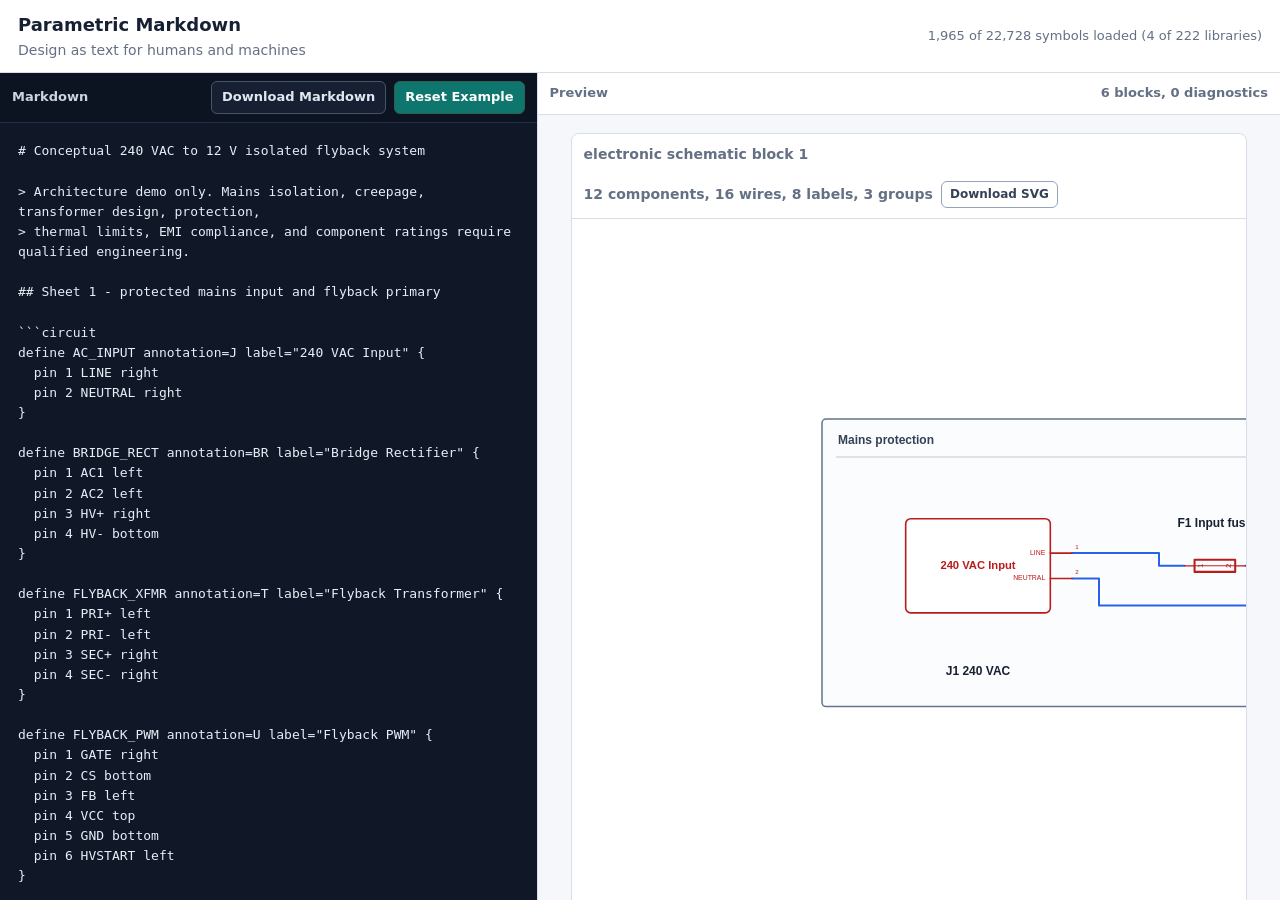
==== index.html @ dc38d0fd "first commit" ====
<!doctype html>
<html lang="en">
<head>
  <meta charset="utf-8">
  <meta name="viewport" content="width=device-width, initial-scale=1">
  <title>Parametric Markdown</title>
  <link rel="stylesheet" href="styles.css?v=20260618-line1">
  <script src="symbols.generated.js" defer></script>
  <script src="app.js?v=20260618-brand1" defer></script>
</head>
<body>
  <header class="app-header">
    <div>
      <h1>Parametric Markdown</h1>
      <p>Design as text for humans and machines</p>
    </div>
    <div class="status" id="catalogStatus">Loading symbol catalog...</div>
  </header>

  <main class="workspace">
    <section class="editor-pane" aria-label="Markdown editor">
      <div class="pane-title">
        <span>Markdown</span>
        <div class="pane-actions">
          <button id="downloadMarkdown" class="button-secondary" type="button">Download Markdown</button>
          <button id="resetExample" type="button">Reset Example</button>
        </div>
      </div>
      <textarea id="editor" spellcheck="false" aria-label="Markdown input"></textarea>
    </section>

    <section class="preview-pane" aria-label="Live preview">
      <div class="pane-title">
        <span>Preview</span>
        <span id="renderStatus">Idle</span>
      </div>
      <div id="preview" class="preview"></div>
    </section>
  </main>
</body>
</html>
---- styles.css ----
:root {
  color-scheme: light;
  --bg: #f5f7fb;
  --panel: #ffffff;
  --ink: #172033;
  --muted: #647084;
  --line: #d8dee9;
  --accent: #0f766e;
  --accent-dark: #115e59;
  --danger: #b42318;
  --warn: #9a5b00;
  --code-bg: #101827;
  --code-ink: #e8eef8;
}

* {
  box-sizing: border-box;
}

html,
body {
  height: 100%;
}

body {
  margin: 0;
  display: grid;
  grid-template-rows: auto minmax(0, 1fr);
  overflow: hidden;
  background: var(--bg);
  color: var(--ink);
  font: 14px/1.45 Inter, ui-sans-serif, system-ui, -apple-system, BlinkMacSystemFont, "Segoe UI", sans-serif;
}

.app-header {
  min-height: 68px;
  display: flex;
  align-items: center;
  justify-content: space-between;
  gap: 24px;
  padding: 12px 18px;
  border-bottom: 1px solid var(--line);
  background: var(--panel);
}

.app-header h1 {
  margin: 0;
  font-size: 18px;
  font-weight: 700;
  letter-spacing: 0;
}

.app-header p {
  margin: 2px 0 0;
  color: var(--muted);
}

.status {
  max-width: 48ch;
  text-align: right;
  color: var(--muted);
  font-size: 13px;
}

.workspace {
  min-height: 0;
  display: grid;
  grid-template-columns: minmax(340px, 42%) minmax(420px, 58%);
  gap: 0;
}

.editor-pane,
.preview-pane {
  min-width: 0;
  min-height: 0;
  display: flex;
  flex-direction: column;
}

.editor-pane {
  border-right: 1px solid var(--line);
  background: var(--code-bg);
}

.preview-pane {
  background: var(--bg);
}

.pane-title {
  min-height: 42px;
  display: flex;
  align-items: center;
  justify-content: space-between;
  gap: 16px;
  padding: 8px 12px;
  border-bottom: 1px solid var(--line);
  background: var(--panel);
  color: var(--muted);
  font-size: 13px;
  font-weight: 650;
}

.editor-pane .pane-title {
  background: #0c1321;
  color: #cbd5e1;
  border-color: #243049;
}

.pane-actions,
.diagram-meta {
  display: flex;
  align-items: center;
  gap: 8px;
}

button {
  appearance: none;
  border: 1px solid #2f5d58;
  border-radius: 6px;
  background: var(--accent);
  color: #ffffff;
  padding: 6px 10px;
  font: inherit;
  font-weight: 650;
  cursor: pointer;
}

button:hover {
  background: var(--accent-dark);
}

.button-secondary {
  border-color: #94a3b8;
  background: #ffffff;
  color: #334155;
}

.button-secondary:hover {
  border-color: #64748b;
  background: #f1f5f9;
}

.editor-pane .button-secondary {
  border-color: #475569;
  background: #172033;
  color: #e2e8f0;
}

.editor-pane .button-secondary:hover {
  background: #243049;
}

textarea {
  flex: 1;
  width: 100%;
  min-height: 0;
  resize: none;
  border: 0;
  outline: 0;
  padding: 18px;
  background: var(--code-bg);
  color: var(--code-ink);
  font: 13px/1.55 "Cascadia Code", "Fira Code", Consolas, monospace;
  tab-size: 2;
  overflow: scroll;
  scrollbar-color: #64748b #0c1321;
  scrollbar-width: auto;
}

.preview {
  flex: 1;
  min-height: 0;
  overflow: scroll;
  overscroll-behavior: contain;
  scrollbar-gutter: stable both-edges;
  scrollbar-color: #64748b #e2e8f0;
  scrollbar-width: auto;
  padding: 18px;
}

.diagram-card {
  border: 1px solid var(--line);
  border-radius: 8px;
  background: var(--panel);
  margin: 0 0 18px;
  overflow: hidden;
}

.diagram-header {
  display: flex;
  align-items: center;
  justify-content: space-between;
  flex-wrap: wrap;
  gap: 16px;
  padding: 10px 12px;
  border-bottom: 1px solid var(--line);
  color: var(--muted);
  font-weight: 650;
}

.download-svg {
  flex: none;
  padding: 4px 8px;
  font-size: 12px;
}

.diagram-meta {
  flex-wrap: wrap;
  justify-content: flex-end;
}

.diagram-canvas {
  overflow: scroll;
  scrollbar-gutter: stable;
  scrollbar-color: #64748b #e2e8f0;
  scrollbar-width: auto;
  padding: 16px;
}

textarea::-webkit-scrollbar,
.preview::-webkit-scrollbar,
.diagram-canvas::-webkit-scrollbar {
  width: 13px;
  height: 13px;
}

textarea::-webkit-scrollbar-track {
  background: #0c1321;
}

.preview::-webkit-scrollbar-track,
.diagram-canvas::-webkit-scrollbar-track {
  background: #e2e8f0;
}

textarea::-webkit-scrollbar-thumb,
.preview::-webkit-scrollbar-thumb,
.diagram-canvas::-webkit-scrollbar-thumb {
  min-height: 32px;
  border: 3px solid transparent;
  border-radius: 7px;
  background: #64748b;
  background-clip: padding-box;
}

textarea::-webkit-scrollbar-thumb:hover,
.preview::-webkit-scrollbar-thumb:hover,
.diagram-canvas::-webkit-scrollbar-thumb:hover {
  background: #475569;
  background-clip: padding-box;
}

textarea::-webkit-scrollbar-corner,
.preview::-webkit-scrollbar-corner,
.diagram-canvas::-webkit-scrollbar-corner {
  background: #cbd5e1;
}

.diagram-svg {
  width: auto;
  min-width: 100%;
  max-width: none;
  height: auto;
  display: block;
}

.symbol-shell {
  overflow: visible;
}

.symbol-label {
  font: 600 12px/1.2 Inter, ui-sans-serif, system-ui, sans-serif;
  fill: #172033;
}

.wire {
  fill: none;
  stroke: #2563eb;
  stroke-width: 2;
  stroke-linecap: round;
  stroke-linejoin: round;
}

.wire-underlay {
  fill: none;
  stroke: #ffffff;
  stroke-width: 6;
  stroke-linecap: round;
  stroke-linejoin: round;
}

.junction-dot {
  fill: currentColor;
}

.net-label text {
  font: 600 11px/1 Inter, ui-sans-serif, system-ui, sans-serif;
  letter-spacing: 0;
}

.net-label-scope {
  font-size: 9px;
  font-weight: 800;
}

.net-label-local polygon {
  stroke-dasharray: 3 2;
}

.no-connect line {
  stroke: #dc2626;
  stroke-width: 2;
  stroke-linecap: round;
}

.fallback-symbol {
  fill: #f8fafc;
  stroke: currentColor;
  stroke-width: 1.5;
}

.diagnostics {
  border-top: 1px solid var(--line);
  padding: 10px 12px;
  background: #fff7ed;
}

.diagnostic {
  margin: 0 0 6px;
  color: var(--warn);
  font: 13px/1.4 "Cascadia Code", Consolas, monospace;
}

.diagnostic.error {
  color: var(--danger);
}

.diagram-error-badge {
  display: inline-block;
  margin-left: 8px;
  padding: 2px 6px;
  border: 1px solid #fecaca;
  border-radius: 4px;
  background: #fef2f2;
  color: var(--danger);
  font-size: 11px;
}

.empty-state {
  color: var(--muted);
  background: var(--panel);
  border: 1px dashed var(--line);
  border-radius: 8px;
  padding: 18px;
}

@media (max-width: 900px) {
  .workspace {
    grid-template-columns: 1fr;
    grid-template-rows: minmax(220px, 42%) minmax(0, 58%);
  }

  .editor-pane {
    min-height: 0;
    border-right: 0;
    border-bottom: 1px solid var(--line);
  }

  .preview-pane {
    min-height: 0;
  }

  .app-header {
    align-items: flex-start;
    flex-direction: column;
    gap: 8px;
  }

  .status {
    text-align: left;
  }
}
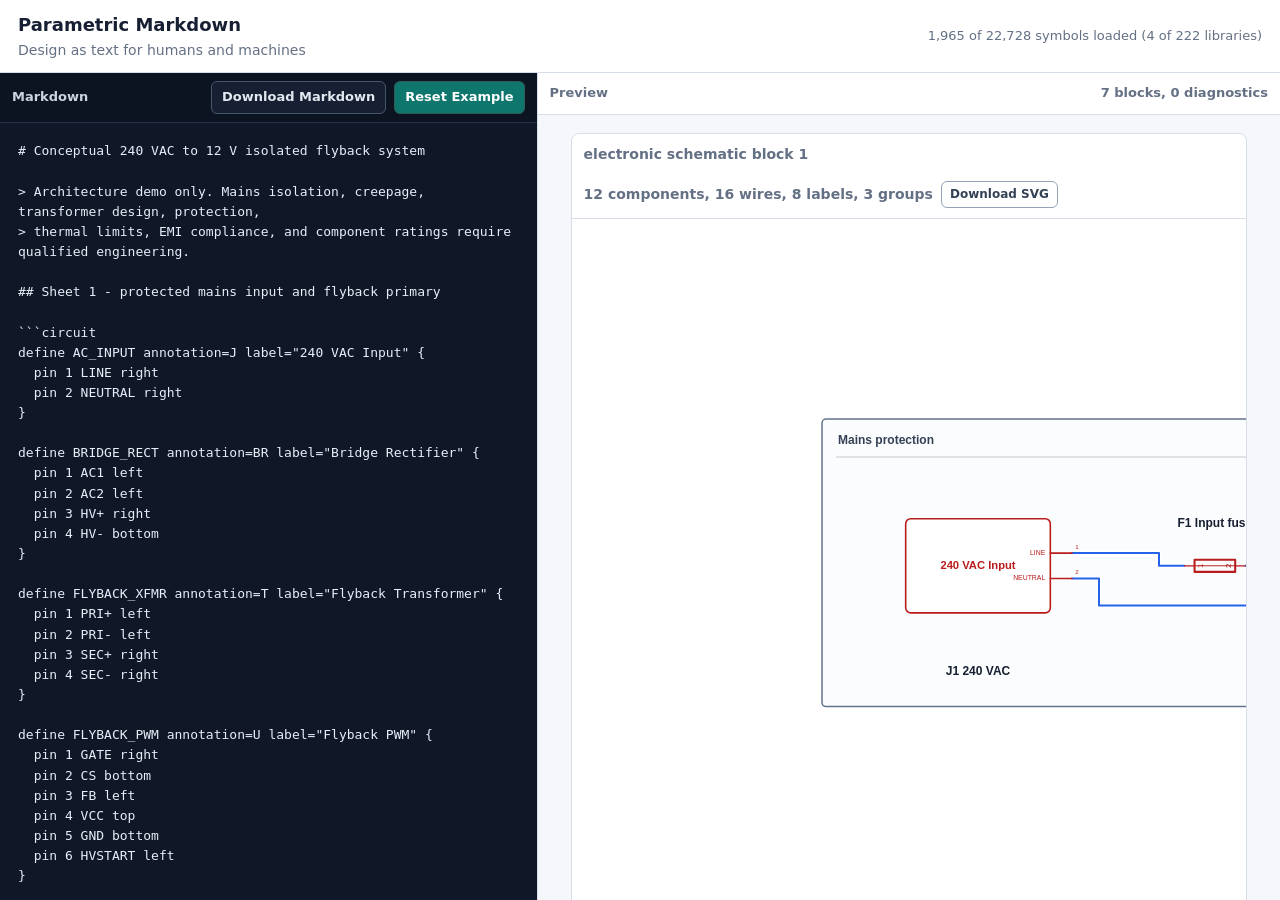
==== commit 222dd4d0: "Add panel wiring diagram domain" ====
--- a/index.html
+++ b/index.html
@@ -6,7 +6,7 @@
   <title>Parametric Markdown</title>
   <link rel="stylesheet" href="styles.css?v=20260618-line1">
   <script src="symbols.generated.js" defer></script>
-  <script src="app.js?v=20260618-brand1" defer></script>
+  <script src="app.js?v=20260618-wiring3" defer></script>
 </head>
 <body>
   <header class="app-header">
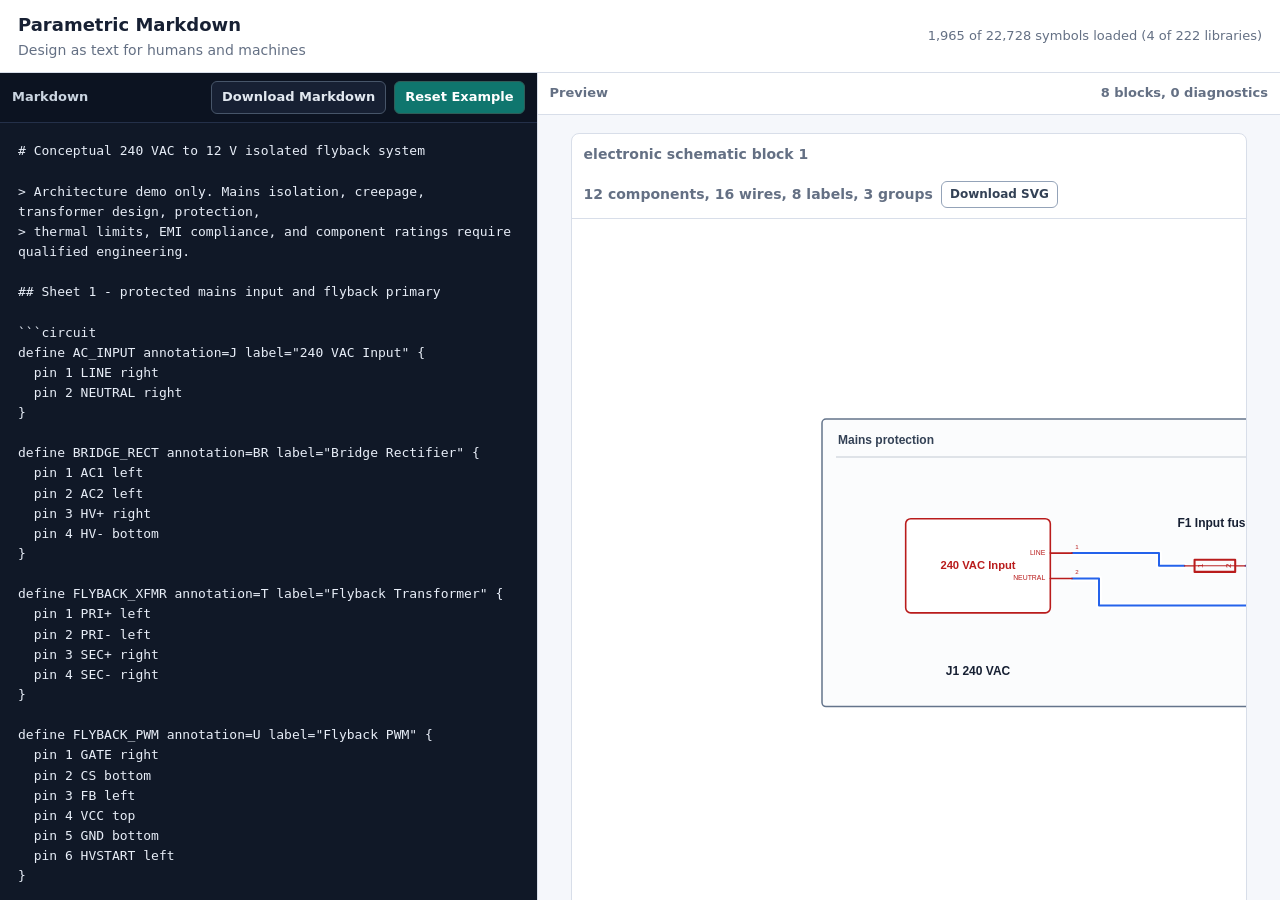
==== commit 2b051f40: "Add educational waveform diagrams" ====
--- a/index.html
+++ b/index.html
@@ -6,7 +6,7 @@
   <title>Parametric Markdown</title>
   <link rel="stylesheet" href="styles.css?v=20260618-line1">
   <script src="symbols.generated.js" defer></script>
-  <script src="app.js?v=20260618-wiring3" defer></script>
+  <script src="app.js?v=20260618-waveform2" defer></script>
 </head>
 <body>
   <header class="app-header">
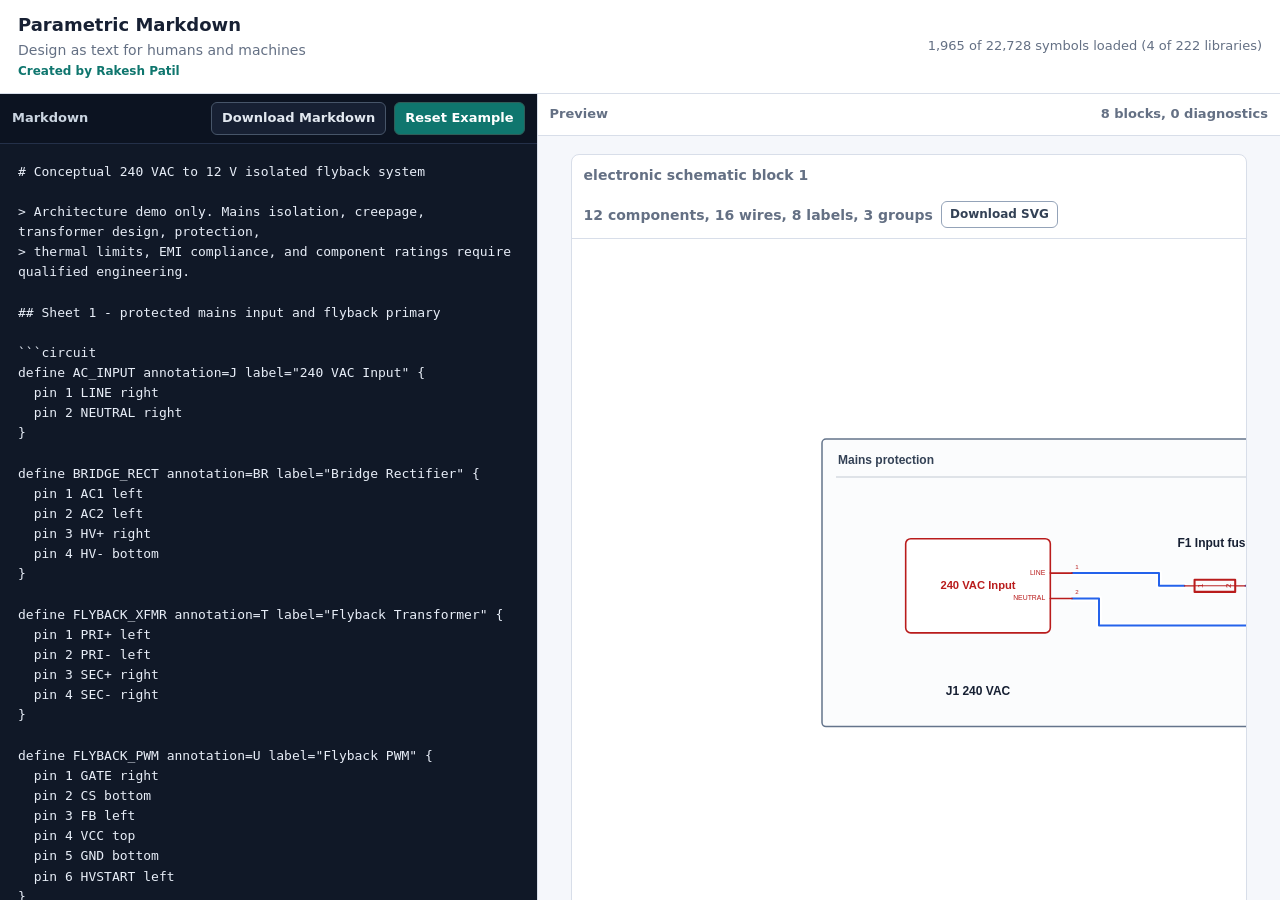
==== commit 2b9cdf72: "Document browser entry point and add creator signature" ====
--- a/index.html
+++ b/index.html
@@ -3,16 +3,18 @@
 <head>
   <meta charset="utf-8">
   <meta name="viewport" content="width=device-width, initial-scale=1">
+  <meta name="author" content="Rakesh Patil">
   <title>Parametric Markdown</title>
-  <link rel="stylesheet" href="styles.css?v=20260618-line1">
+  <link rel="stylesheet" href="styles.css?v=20260619-credit1">
   <script src="symbols.generated.js" defer></script>
-  <script src="app.js?v=20260618-waveform2" defer></script>
+  <script src="app.js?v=20260619-credit1" defer></script>
 </head>
 <body>
   <header class="app-header">
     <div>
       <h1>Parametric Markdown</h1>
       <p>Design as text for humans and machines</p>
+      <p class="creator-signature">Created by Rakesh Patil</p>
     </div>
     <div class="status" id="catalogStatus">Loading symbol catalog...</div>
   </header>
--- a/styles.css
+++ b/styles.css
@@ -53,6 +53,13 @@
 .app-header p {
   margin: 2px 0 0;
   color: var(--muted);
+}
+
+.app-header .creator-signature {
+  margin-top: 3px;
+  color: var(--accent);
+  font-size: 12px;
+  font-weight: 700;
 }
 
 .status {
